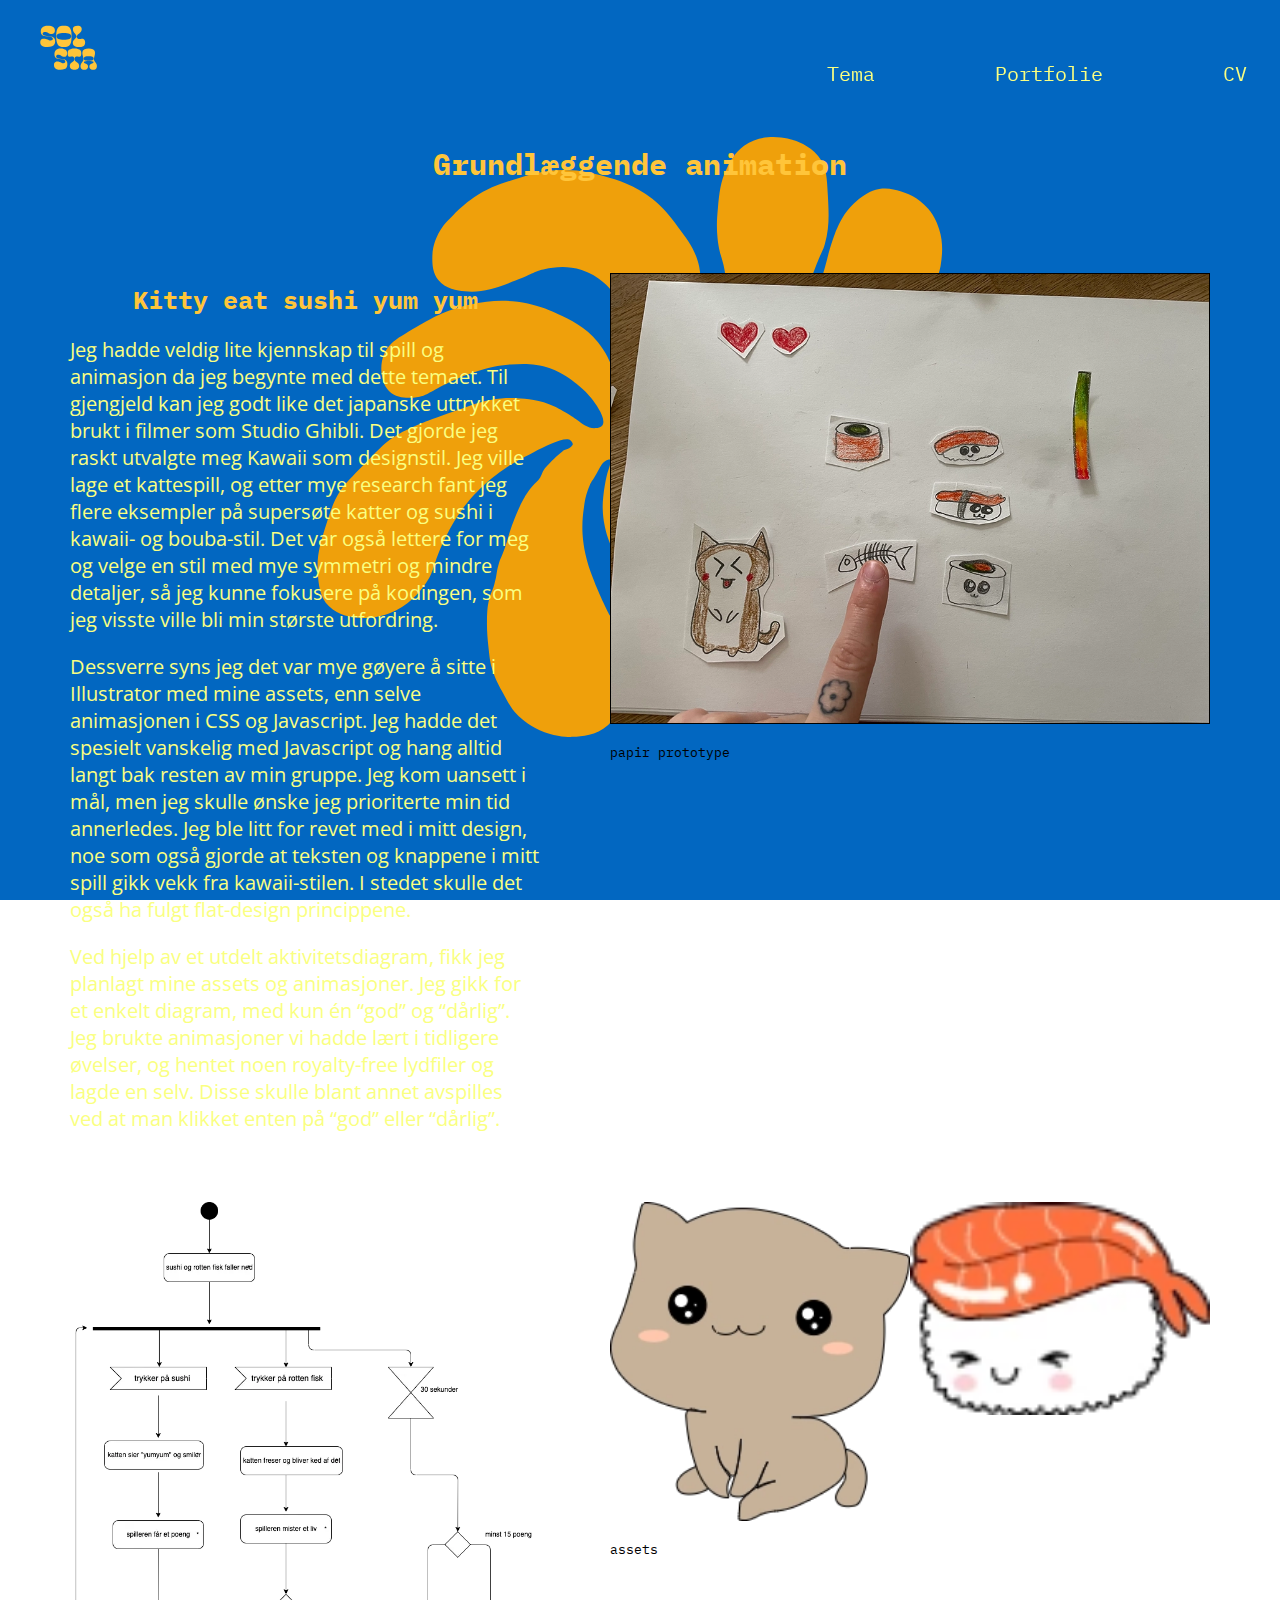
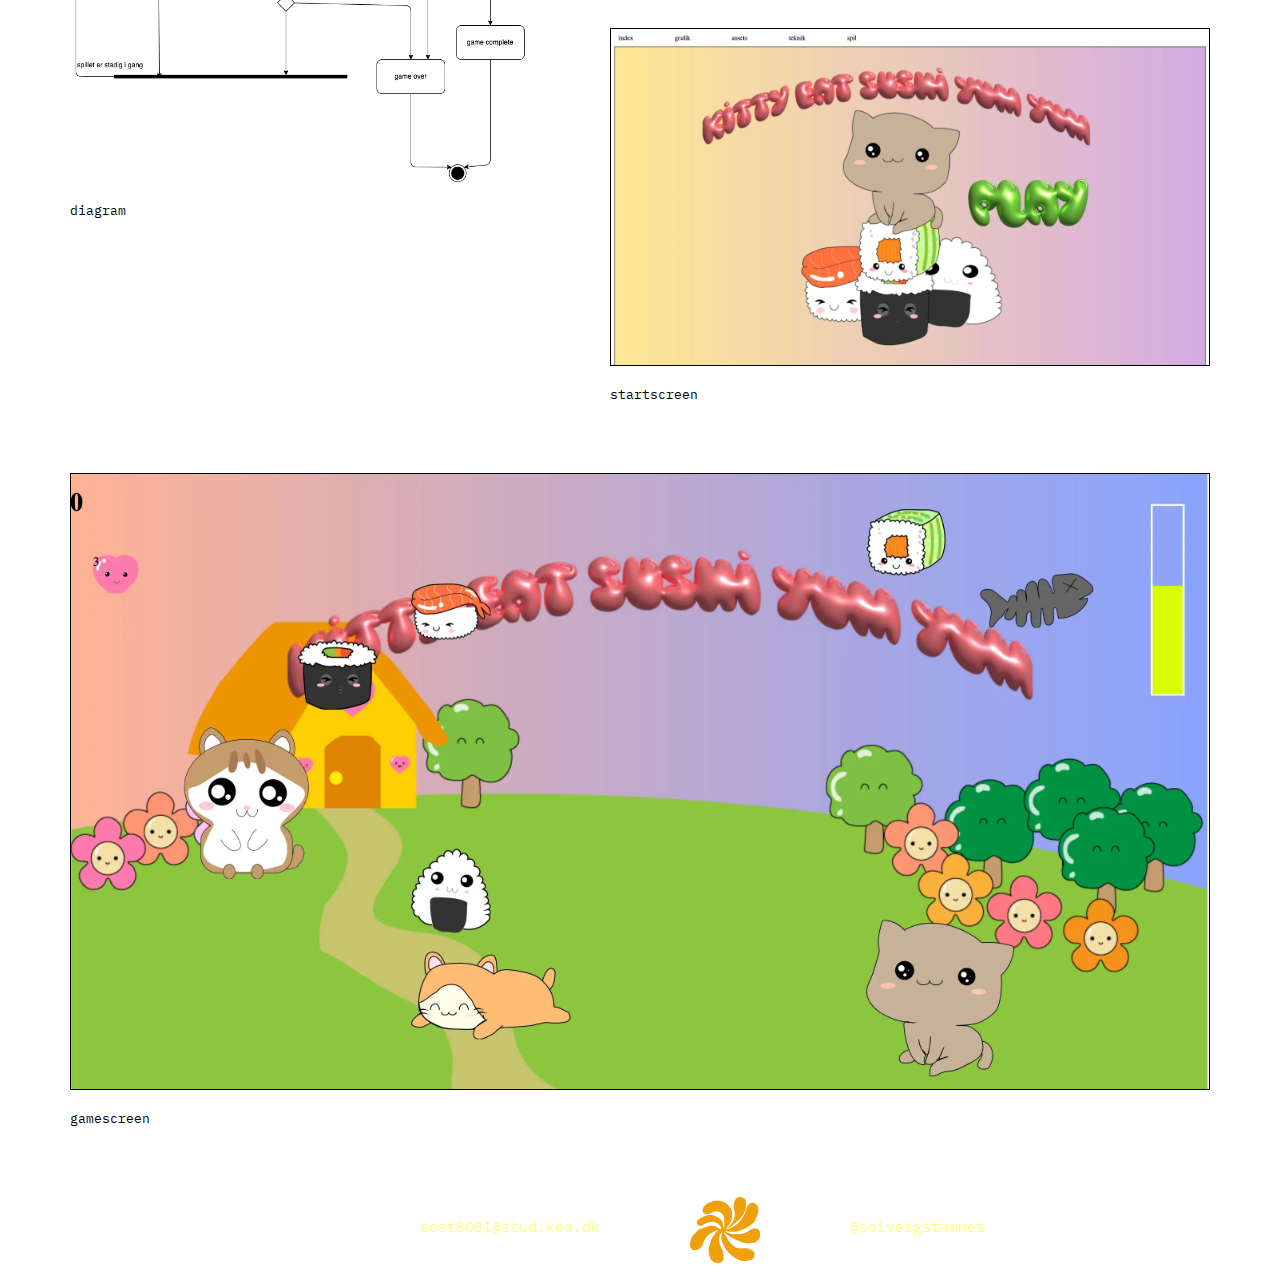
==== animation.html @ d031d89f "hej" ====
<!DOCTYPE html>
<html lang="da">

<head>
    <meta charset="UTF-8">
    <meta http-equiv="X-UA-Compatible" content="IE=edge">
    <meta name="viewport" content="width=device-width, initial-scale=1.0">
    <link rel="stylesheet" href="style.css">
    <link rel="stylesheet" href="animation.css">
    <link rel="stylesheet" href="grid.css">
    <link rel="icon" type="image/svg+xml" href="SVG/favicon.svg">
    <link rel="preconnect" href="https://fonts.googleapis.com">
    <link rel="preconnect" href="https://fonts.gstatic.com" crossorigin>
    <link href="https://fonts.googleapis.com/css2?family=IBM+Plex+Mono&display=swap" rel="stylesheet">
    <link rel="preconnect" href="https://fonts.googleapis.com">
    <link rel="preconnect" href="https://fonts.gstatic.com" crossorigin>
    <link href="https://fonts.googleapis.com/css2?family=Open+Sans:wght@300&display=swap" rel="stylesheet">
    <title>grundleggende animation</title>
</head>

<body>
    <header>

        <div class="menubar">
            <div class="logo">
                <a href="index.html">
                    <img class="logo" src="SVG/navn1.svg" alt="logo">
                </a>
            </div>

            <div>
                <nav>
                    <ul class="menu">
                        <div class="dropdown">
                            <button onclick="toggleDropdown()" class="dropdown-toggle">Tema</button>
                            <ul id="dropdown-menu" class="dropdown-menu">
                                <li><a class="" href="web.html">02_Web</a></li>
                                <li><a class="" href="ux.html">03_UX</a></li>
                                <li><a class="" href="animation.html">04_Animation</a></li>
                                <li><a class="" href="indhold.html">05_Indhold</a></li>
                            </ul>
                        </div>
                        <li><a class="" href="portfolie.html">Portfolie</a></li>
                        <li><a class="" href="ommeg.html">CV</a></li>

                    </ul>
                    <div class="burger">
                        <div class="line"></div>
                        <div class="line"></div>
                        <div class="line"></div>
                    </div>
                </nav>
            </div>
        </div>

    </header>
    <main>
        <h1>Grundlæggende animation</h1>
        <div class="animation_1">
            <div>
                <a href="https://lillekaninbea.dk/kea/04_animation/website/spill/spil.html">
                    <h2>Kitty eat sushi yum yum</h2>
                </a>
                <p>Jeg hadde veldig lite kjennskap til spill og animasjon da jeg begynte med dette temaet. Til gjengjeld
                    kan jeg godt like
                    det japanske uttrykket brukt i filmer som Studio Ghibli. Det gjorde jeg raskt utvalgte meg Kawaii
                    som designstil. Jeg
                    ville lage et kattespill, og etter mye research fant jeg flere eksempler på supersøte katter og
                    sushi i kawaii- og
                    bouba-stil. Det var også lettere for meg og velge en stil med mye symmetri og mindre detaljer, så
                    jeg kunne fokusere på
                    kodingen, som jeg visste ville bli min største utfordring.
                </p>
                <p>Dessverre syns jeg det var mye gøyere å sitte i Illustrator med mine assets, enn selve animasjonen i
                    CSS og Javascript.
                    Jeg hadde det spesielt vanskelig med Javascript og hang alltid langt bak resten av min gruppe. Jeg
                    kom uansett i mål,
                    men jeg skulle ønske jeg prioriterte min tid annerledes. Jeg ble litt for revet med i mitt design,
                    noe som også gjorde
                    at teksten og knappene i mitt spill gikk vekk fra kawaii-stilen. I stedet skulle det også ha fulgt
                    flat-design
                    princippene.
                </p>
                <p>Ved hjelp av et utdelt aktivitetsdiagram, fikk jeg planlagt mine assets og animasjoner. Jeg gikk for
                    et enkelt diagram,
                    med kun én “god” og “dårlig”. Jeg brukte animasjoner vi hadde lært i tidligere øvelser, og hentet
                    noen royalty-free
                    lydfiler og lagde en selv. Disse skulle blant annet avspilles ved at man klikket enten på “god”
                    eller “dårlig”.
                </p>
            </div>
            <div class="imgs_border">
                <img src="imgs/papirproto.webp" alt="">
                <p class="billede_tekst">papir prototype</p>
            </div>
            <div class="diagram">
                <img src="imgs/diagram.webp" alt="">
                <p class="billede_tekst">diagram</p>
            </div>
            <div class="startscreen">
                <img src="imgs/animation_start.webp" alt="">
                <p class="billede_tekst">startscreen</p>
            </div>
            <div class="gamescreen">
                <img src="imgs/animation_spil.webp" alt="">
                <p class="billede_tekst">gamescreen</p>
            </div>
            <div class="assets">
                <div>
                    <img src="imgs/cat3.webp" alt="">
                    <p class="billede_tekst">assets</p>
                </div>
                <div>
                    <img src="imgs/sushi1.webp" alt="">
                </div>
            </div>


        </div>


    </main>
    <footer>
        <div class="kontakt">
            <p class="kontakt_tekst">sost0001@stud.kea.dk</p>
            <div class="logo2"><img src="SVG/logo.svg" alt="logo_footer"></div>
            <p class="kontakt_tekst">@solveigstamnes</p>
        </div>

    </footer>
    <script src="script.js"></script>
    <script src="menu.js"></script>
</body>


</html>
---- style.css ----
* {
  margin: 0;
  padding: 0;
  box-sizing: border-box;
}
img {
  width: 100%;
  display: block;
  height: auto;
}
h1 {
  font-family: "IBM Plex Mono", monospace;
  text-align: center;
  padding-top: 50px;
  font-size: 30px;
  color: #ffc53a;
}
h2 {
  font-family: "IBM Plex Mono", monospace;
  text-align: center;
  padding-top: 10px;
  font-size: 25px;
  color: #ffc53a;
}

p {
  font-size: 20px;
  padding-top: 20px;
  color: #faff81;
  font-family: "Open Sans", sans-serif;
}

.billede_tekst {
  font-family: "IBM Plex Mono", monospace;
  font-size: 13px;
  color: black;
}
a {
  text-decoration: none;
}

/****************** header *******************/
/****************** menu *******************/
@media (min-width: 800px) {
  .menubar {
    display: grid;
    grid-template-columns: 1fr 2fr;
  }

  .menu {
    display: flex;
    position: fixed;
    list-style: none;
    gap: 120px;
    padding-top: 60px;
    align-items: stretch;
    padding-left: 400px;
  }
  .menu a {
    color: #faff81;
    text-decoration: none;
    font-size: 20px;
    font-family: "IBM Plex Mono", monospace;
  }
  .menu a:hover {
    color: #ffc53a;
  }
  a.active {
    color: #ffc53a;
  }
  .dropdown {
    position: relative;
    display: inline-block;
  }

  .dropdown-toggle {
    font-family: "IBM Plex Mono", monospace;
    font-size: 20px;
    color: #faff81;
    background-color: #f9f9f900;
    border: none;
    border-radius: 4px;
    cursor: pointer;
  }

  .dropdown-menu {
    display: none;
    position: absolute;
    z-index: 1;
    background-color: #f9f9f900;
    padding: 8px;
  }

  .dropdown-menu li {
    list-style: none;
  }

  .dropdown-menu li a {
    text-decoration: none;
    color: #faff81;
    font-size: 16px;
    display: block;
    padding: 6px 12px;
  }

  .dropdown-menu li a:hover {
    background-color: #dddddd00;
    color: #ffc53a;
  }

  /****************** footer *******************/
  .footer {
    display: grid;
    grid-template-columns: 1fr 1fr 1fr;
  }

  .kontakt {
    display: flex;
    gap: 90px;
    margin-left: 420px;
    margin-bottom: 10px;
    color: #faff81;
  }

  .logo2 {
    position: relative;
    width: 70px;
    margin-bottom: 10px;
  }

  .kontakt_tekst {
    font-family: "IBM Plex Mono", monospace;
    font-size: 15px;
    padding-top: 20px;
    color: #faff81;
  }

  /****************** main *******************/
  main {
    height: auto;
    max-width: 1450px;
    margin: 0 auto;
  }

  body {
    margin: 0;
    background-image: url(SVG/backround.svg);
    background-size: cover;
    background-position: center;
    background-repeat: no-repeat;
    background-attachment: fixed;
  }
  .forside_container {
    height: 600px;
    position: relative;
    width: 500px;
  }
  .forside_link {
    position: absolute;
    top: 90px;
    left: 450px;
  }

  /****************** logo *******************/
  .logo {
    width: 45%;
    padding-top: 10px;
    padding-left: 20px;
  }
}
/****************** mobilesite *******************/
@media (max-width: 800px) {
  * {
    margin: 5px;
    padding: 2px;
    box-sizing: border-box;
  }

  img {
    width: 100%;
    display: block;
    height: auto;
  }

  /******************* logo *******************/

  .logo {
    width: 35%;
  }
  /****************** menu *******************/
  .menu {
    display: none;
    position: fixed;
    text-align: center;
  }

  .burger {
    display: block;
    position: fixed;
    top: 20px;
    right: 20px;
    width: 30px;
    height: 20px;
    cursor: pointer;
    padding-left: 0;
  }

  .burger .line {
    width: 30px;
    height: 2px;
    background-color: #ffc53a;
    margin-bottom: 5px;
  }
  .burger.active .line:nth-child(1) {
    transform: rotate(45deg) translate(6px, 6px);
  }

  .burger.active .line:nth-child(2) {
    opacity: 0;
  }

  .burger.active .line:nth-child(3) {
    transform: rotate(-45deg) translate(6px, -6px);
  }
  nav.active .menu {
    display: block;
    background-color: #0268c17c;
    position: fixed;
    top: 60px;
    left: 0;
    width: 100%;
    box-shadow: 0 0 10px rgba(0, 0, 0, 0.1);
    z-index: 1;
  }

  nav.active .menu li {
    margin: 10px 20px;
    list-style-type: none;
  }

  nav.active .menu a {
    font-size: 14px;
    text-align: center;
    text-decoration: none;
    color: #ffc53a;
  }

  nav.active .menu a:hover {
    color: #faff81;
  }

  .dropdown-toggle {
    font-family: "Montserrat", sans-serif;
    font-size: 20px;
    color: #ffc53a;
    background-color: #f9f9f900;
    border: none;
    border-radius: 4px;
    cursor: pointer;
  }

  /****************** main *******************/
  main {
    height: auto;
    max-width: 1450px;
    margin: 0 auto;
  }

  body {
    margin: 0;
    background-image: url(SVG/backround.svg);
    background-size: cover;
    background-position: center;
    background-repeat: no-repeat;
    background-attachment: fixed;
  }
  .forside_container {
    height: 600px;
    position: relative;
    width: 500px;
  }
  .forside_link {
    position: absolute;
    top: 0px;
    left: 150px;
  }
  /****************** footer *******************/
  .footer {
    display: grid;
    grid-template-columns: 1fr 1fr 1fr;
  }

  .kontakt {
    display: flex;
    gap: 30px;
    margin-left: 120px;
    color: #faff81;
  }

  .logo2 {
    position: relative;
    width: 70px;
  }
  .kontakt_tekst {
    font-family: "IBM Plex Mono", monospace;
    font-size: 15px;
    padding-top: 20px;
    color: #faff81;
  }
}
---- animation.css ----
.logo2 {
  animation-name: rotation1_kf;
  animation-duration: 4s;
  animation-iteration-count: infinite;
  animation-timing-function: linear;
}

@keyframes rotation1_kf {
  to {
    transform: rotate(360deg);
  }
}
---- grid.css ----
.imgs_border img {
  max-width: 100%;
  height: auto;
  box-sizing: border-box;
  border: 1px solid black;
}

.mobilesite img {
  max-width: 100%;
  height: auto;
  box-sizing: border-box;
  border: 1px solid black;
}
.moodboard img {
  max-width: 100%;
  height: auto;
  box-sizing: border-box;
  border: 1px solid black;
}

.startscreen img {
  max-width: 100%;
  height: auto;
  box-sizing: border-box;
  border: 1px solid black;
}

.gamescreen img {
  max-width: 100%;
  height: auto;
  box-sizing: border-box;
  border: 1px solid black;
}

.ommeg_01 img {
  max-width: 50%;
  height: auto;
  box-sizing: border-box;
  border: 1px solid black;
}
/****************** web *******************/
@media (min-width: 800px) {
  .web_1 {
    display: grid;
    grid-template-columns: 1fr 1fr;
    grid-template-rows: 1fr 1fr;
    padding: 50px;
    margin: 10px;
    gap: 70px;
    background-color: #0268c100;
  }

  .web_2 {
    display: grid;
    grid-template-columns: 1fr 1fr;
    grid-template-rows: 1fr 1fr;
    gap: 70px;
    padding: 50px;
    margin: 10px;
  }

  .moodboard {
    grid-column: 2;
    grid-row: span 1;
  }
  .mobilesite {
    grid-row: span 2;
  }
  /****************** ux *******************/
  .ux_01 {
    display: grid;
    margin: 40px;
    padding-left: 40px;
    padding-right: 40px;
  }
  /****************** animation *******************/
  .animation_1 {
    display: grid;
    grid-template-columns: 1fr 1fr;
    gap: 70px;
    margin: 70px;
    padding-top: 20px;
  }
  .diagram {
    grid-row: 2 / span 2;
  }

  .assets {
    display: grid;
    grid-template-columns: 1fr 1fr;
    width: 600px;
    grid-column: 2;
    grid-row: 2;
  }
  .startscreen {
    grid-column: 2;
    grid-row: 3;
  }
  .gamescreen {
    grid-column: 1 / span 2;
  }
  /****************** indhold *******************/
  .indhold_01 {
    display: grid;
    grid-template-columns: 1fr 1fr;
    gap: 70px;
    margin: 70px;
    padding-top: 20px;
  }

  .osteposten {
    grid-row: span 2;
  }

  .mockup {
    grid-row: span 2;
  }
  video {
    margin-top: 15%;
    height: auto;
    display: block;
    max-width: 100%;
    box-sizing: border-box;
    border: 1px solid black;
  }
  /****************** portfolie *******************/

  .portfolie_01 {
    display: grid;
    grid-template-columns: 1fr 1fr;
    gap: 70px;
    margin: 70px;
    padding-top: 20px;
  }

  .portfolie_02 {
    display: grid;
  }

  .portfolie_03 {
    display: grid;
    grid-column: 2;
    grid-row: span 1;
  }

  .portfolie_04 {
    display: grid;
    grid-column: 1;
    grid-row: 2 / span 3;
  }

  .portfolie_05 {
    display: grid;
    grid-column: 2;
    grid-row: 4;
  }

  .portfolie_07 {
    display: grid;
    grid-column: 2;
    grid-row: 3;
  }

  /****************** om meg *******************/
  .ommeg_01 {
    display: grid;
    grid-template-columns: 1fr 1fr;
    gap: 70px;
    margin: 70px;
    padding-top: 20px;
  }

  .ommeg_01 p {
    margin-left: 350px;
    margin-top: 100px;
  }

  .ommeg_02 {
    display: grid;
    margin: 40px;
    margin-left: 400px;
    margin-right: 400px;
  }

  h3 {
    font-family: "IBM Plex Mono", monospace;
    padding-top: 50px;
    font-size: 20px;
    color: #faff81;
  }
}

/****************** animation mobile *******************/
@media (max-width: 800px) {
  .assets {
    display: grid;
    grid-template-columns: 1fr 1fr;
    width: 600px;
    grid-column: 2;
    grid-row: 2;
  }
}
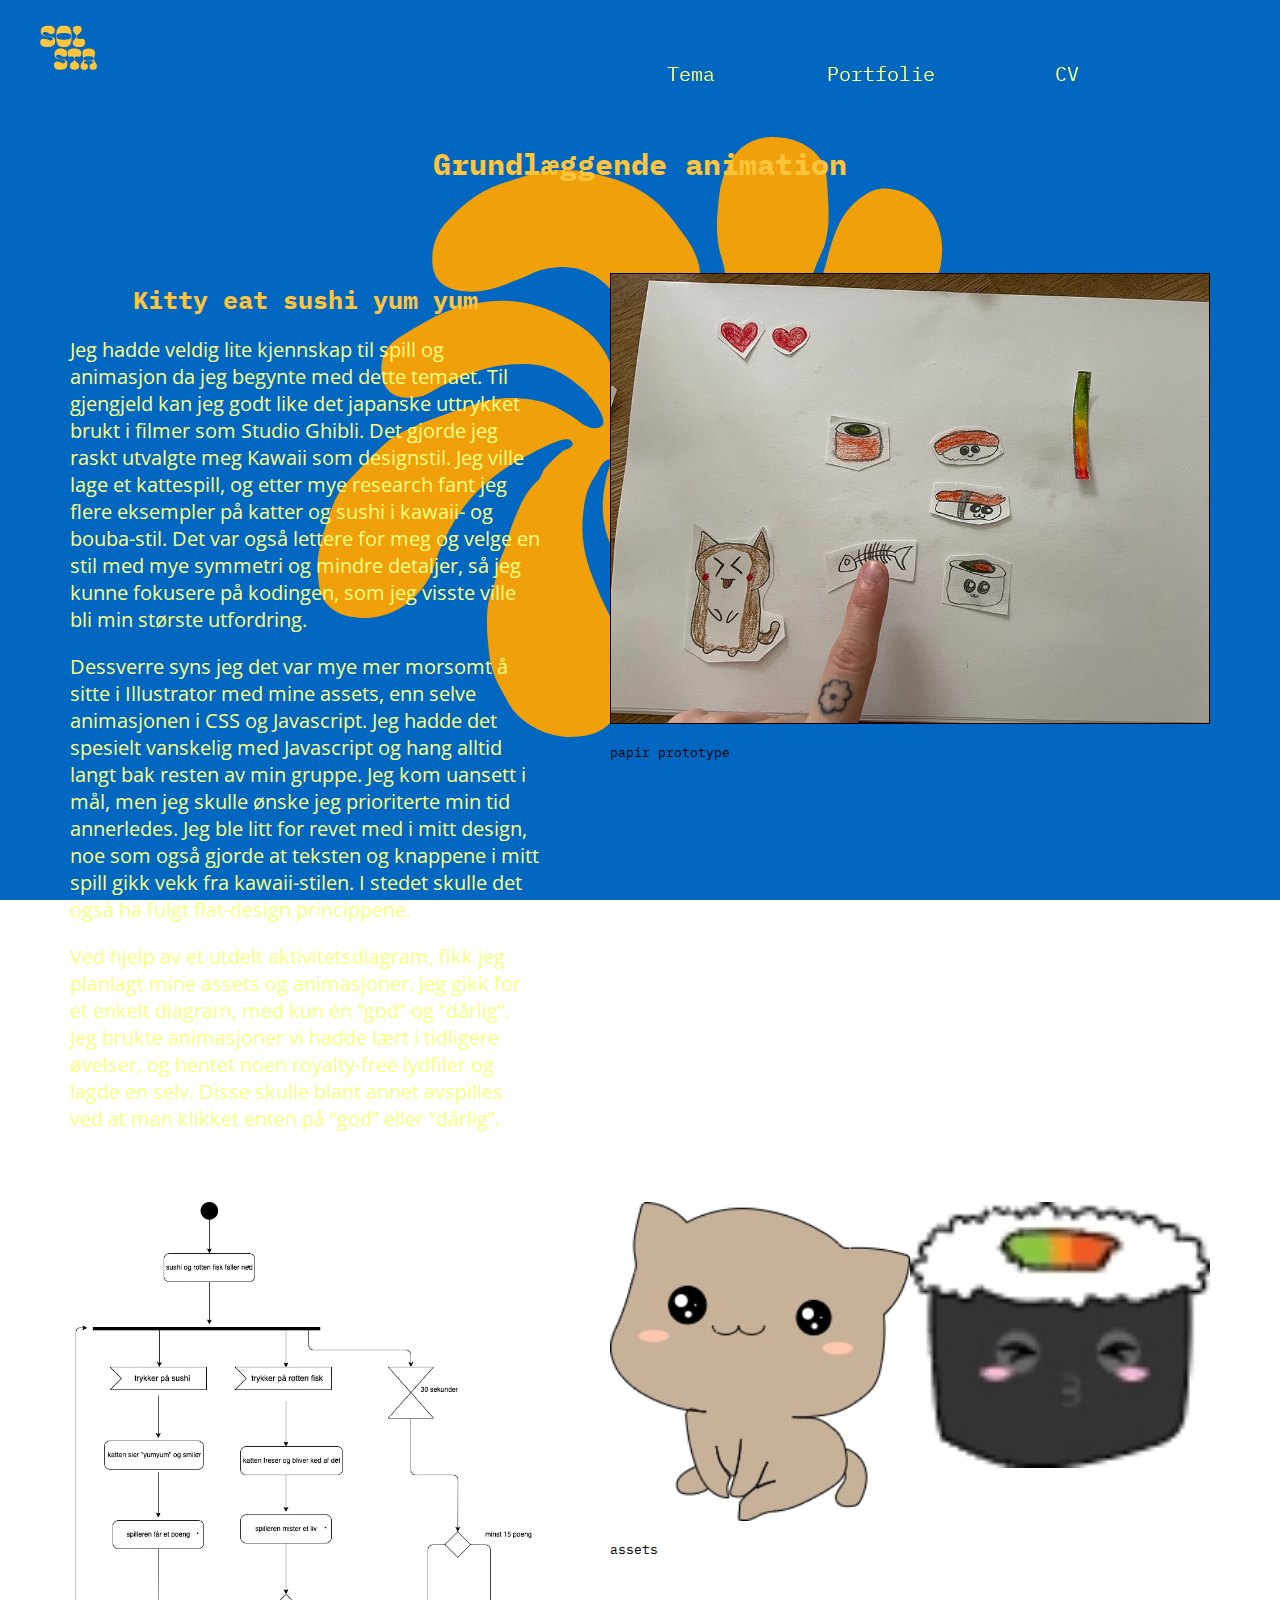
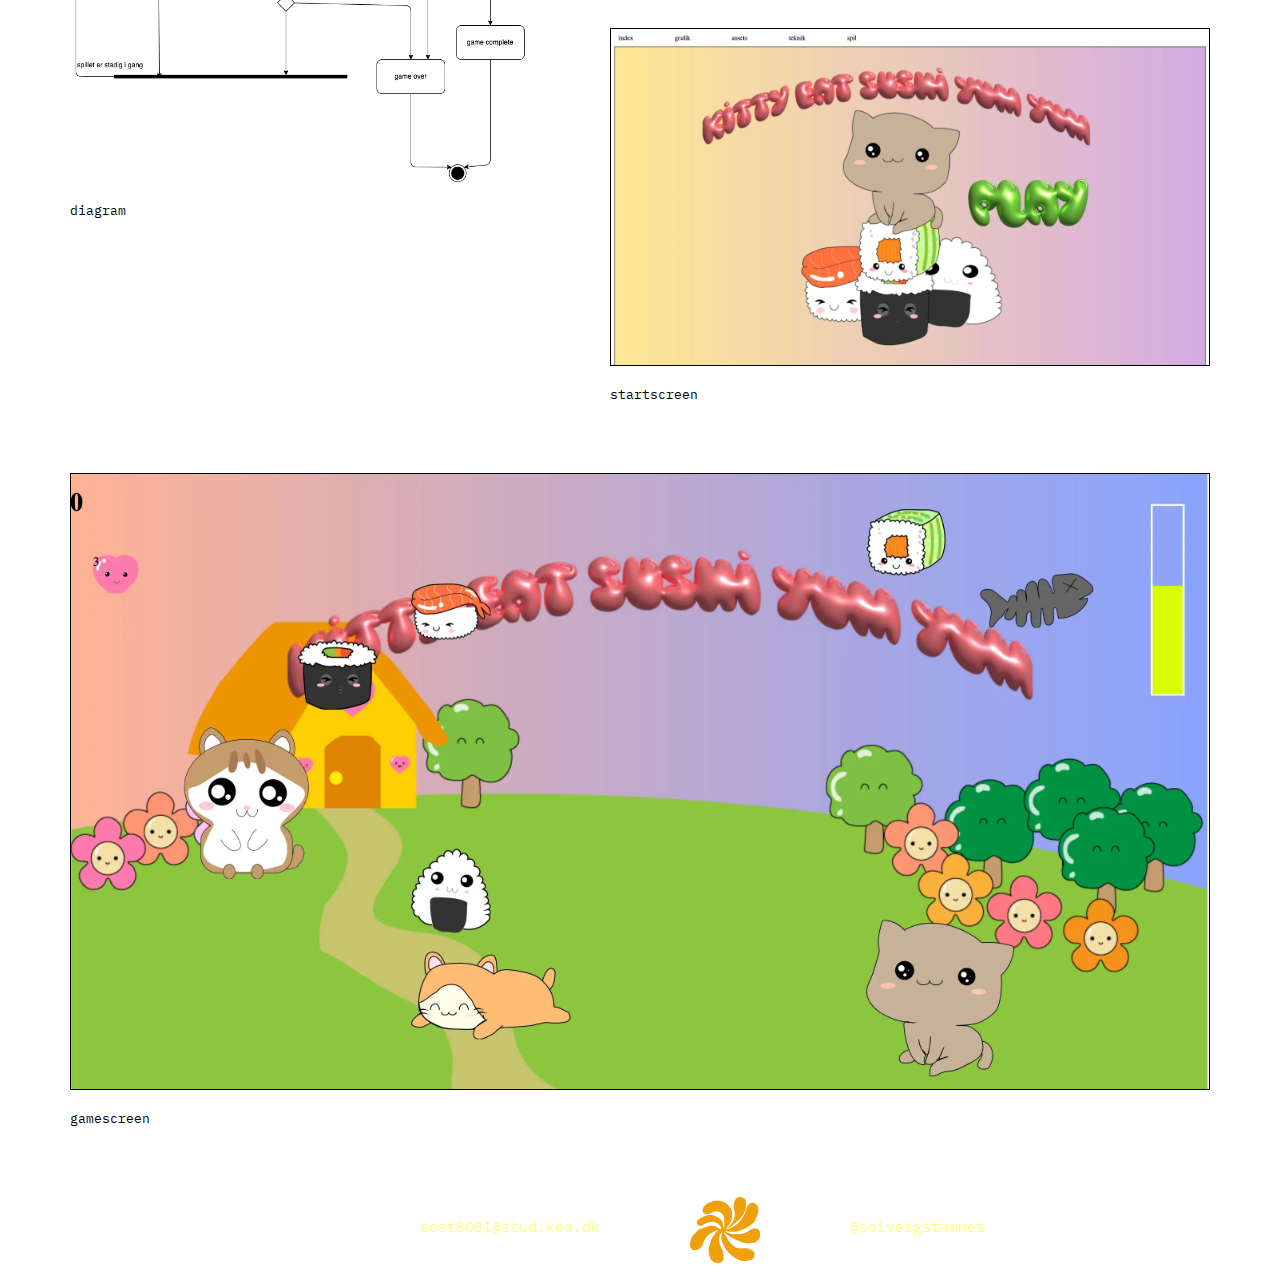
==== commit a296d81d: "hej" ====
--- a/animation.html
+++ b/animation.html
@@ -1,5 +1,5 @@
 <!DOCTYPE html>
-<html lang="da">
+<html lang="nn">
 
 <head>
     <meta charset="UTF-8">
@@ -31,15 +31,7 @@
             <div>
                 <nav>
                     <ul class="menu">
-                        <div class="dropdown">
-                            <button onclick="toggleDropdown()" class="dropdown-toggle">Tema</button>
-                            <ul id="dropdown-menu" class="dropdown-menu">
-                                <li><a class="" href="web.html">02_Web</a></li>
-                                <li><a class="" href="ux.html">03_UX</a></li>
-                                <li><a class="" href="animation.html">04_Animation</a></li>
-                                <li><a class="" href="indhold.html">05_Indhold</a></li>
-                            </ul>
-                        </div>
+
                         <li><a class="" href="portfolie.html">Portfolie</a></li>
                         <li><a class="" href="ommeg.html">CV</a></li>
 
@@ -48,6 +40,15 @@
                         <div class="line"></div>
                         <div class="line"></div>
                         <div class="line"></div>
+                    </div>
+                    <div class="dropdown">
+                        <button onclick="toggleDropdown()" class="dropdown-toggle">Tema</button>
+                        <ul id="dropdown-menu" class="dropdown-menu">
+                            <li><a class="" href="web.html">02_Web</a></li>
+                            <li><a class="" href="ux.html">03_UX</a></li>
+                            <li><a class="" href="animation.html">04_Animation</a></li>
+                            <li><a class="" href="indhold.html">05_Indhold</a></li>
+                        </ul>
                     </div>
                 </nav>
             </div>
@@ -65,13 +66,14 @@
                     kan jeg godt like
                     det japanske uttrykket brukt i filmer som Studio Ghibli. Det gjorde jeg raskt utvalgte meg Kawaii
                     som designstil. Jeg
-                    ville lage et kattespill, og etter mye research fant jeg flere eksempler på supersøte katter og
+                    ville lage et kattespill, og etter mye research fant jeg flere eksempler på katter og
                     sushi i kawaii- og
                     bouba-stil. Det var også lettere for meg og velge en stil med mye symmetri og mindre detaljer, så
                     jeg kunne fokusere på
                     kodingen, som jeg visste ville bli min største utfordring.
                 </p>
-                <p>Dessverre syns jeg det var mye gøyere å sitte i Illustrator med mine assets, enn selve animasjonen i
+                <p>Dessverre syns jeg det var mye mer morsomt å sitte i Illustrator med mine assets, enn selve
+                    animasjonen i
                     CSS og Javascript.
                     Jeg hadde det spesielt vanskelig med Javascript og hang alltid langt bak resten av min gruppe. Jeg
                     kom uansett i mål,
@@ -111,7 +113,7 @@
                     <p class="billede_tekst">assets</p>
                 </div>
                 <div>
-                    <img src="imgs/sushi1.webp" alt="">
+                    <img src="imgs/sushi.webp" alt="">
                 </div>
             </div>
 
--- a/style.css
+++ b/style.css
@@ -71,6 +71,12 @@
   .dropdown {
     position: relative;
     display: inline-block;
+    display: flex;
+    position: fixed;
+    list-style: none;
+    padding-top: 60px;
+    align-items: stretch;
+    padding-left: 240px;
   }
 
   .dropdown-toggle {
@@ -97,10 +103,12 @@
 
   .dropdown-menu li a {
     text-decoration: none;
-    color: #faff81;
+    font-family: "IBM Plex Mono", monospace;
     font-size: 16px;
+    color: #faff81;
     display: block;
-    padding: 6px 12px;
+    padding: 1px 1px;
+    margin-top: 35px;
   }
 
   .dropdown-menu li a:hover {
--- a/grid.css
+++ b/grid.css
@@ -70,8 +70,9 @@
   .ux_01 {
     display: grid;
     margin: 40px;
-    padding-left: 40px;
-    padding-right: 40px;
+    padding-left: 60px;
+    padding-right: 60px;
+    height: 400px;
   }
   /****************** animation *******************/
   .animation_1 {
@@ -135,6 +136,7 @@
 
   .portfolie_02 {
     display: grid;
+    grid-row: 1 / span 1;
   }
 
   .portfolie_03 {
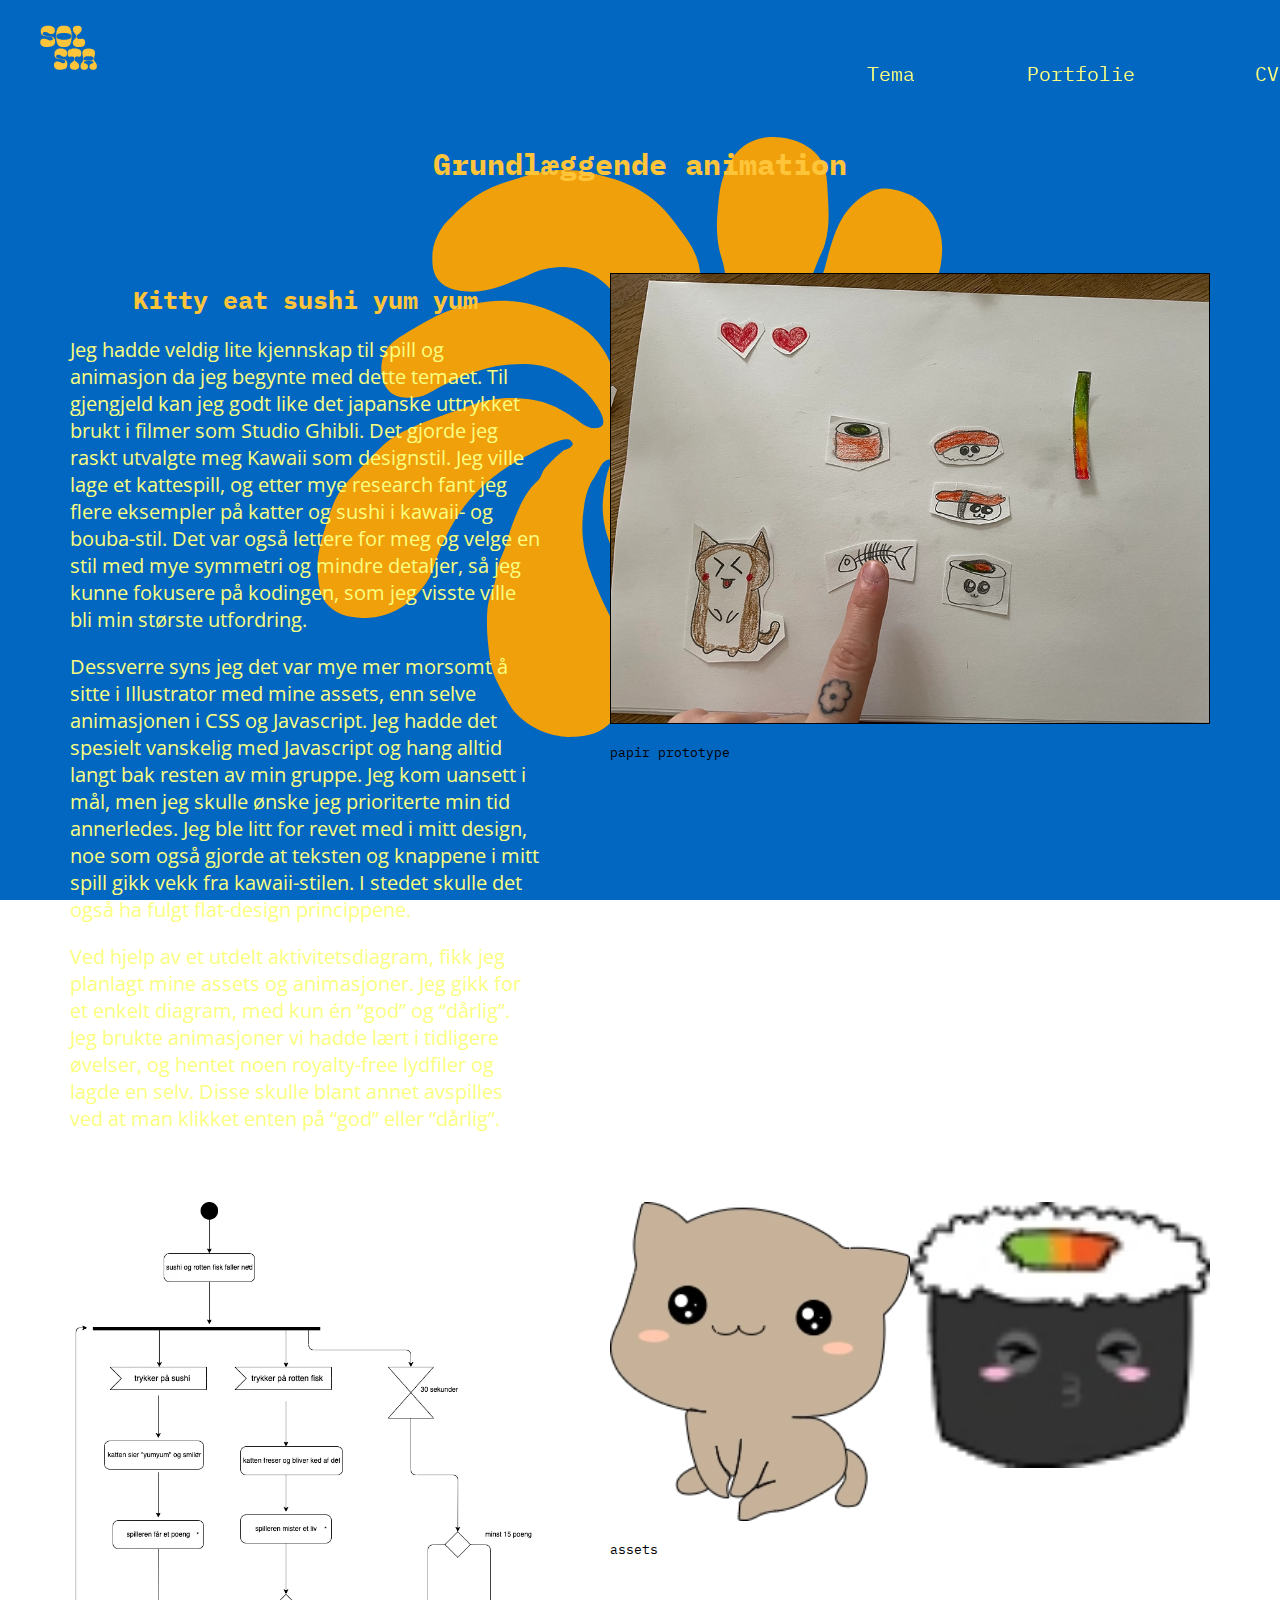
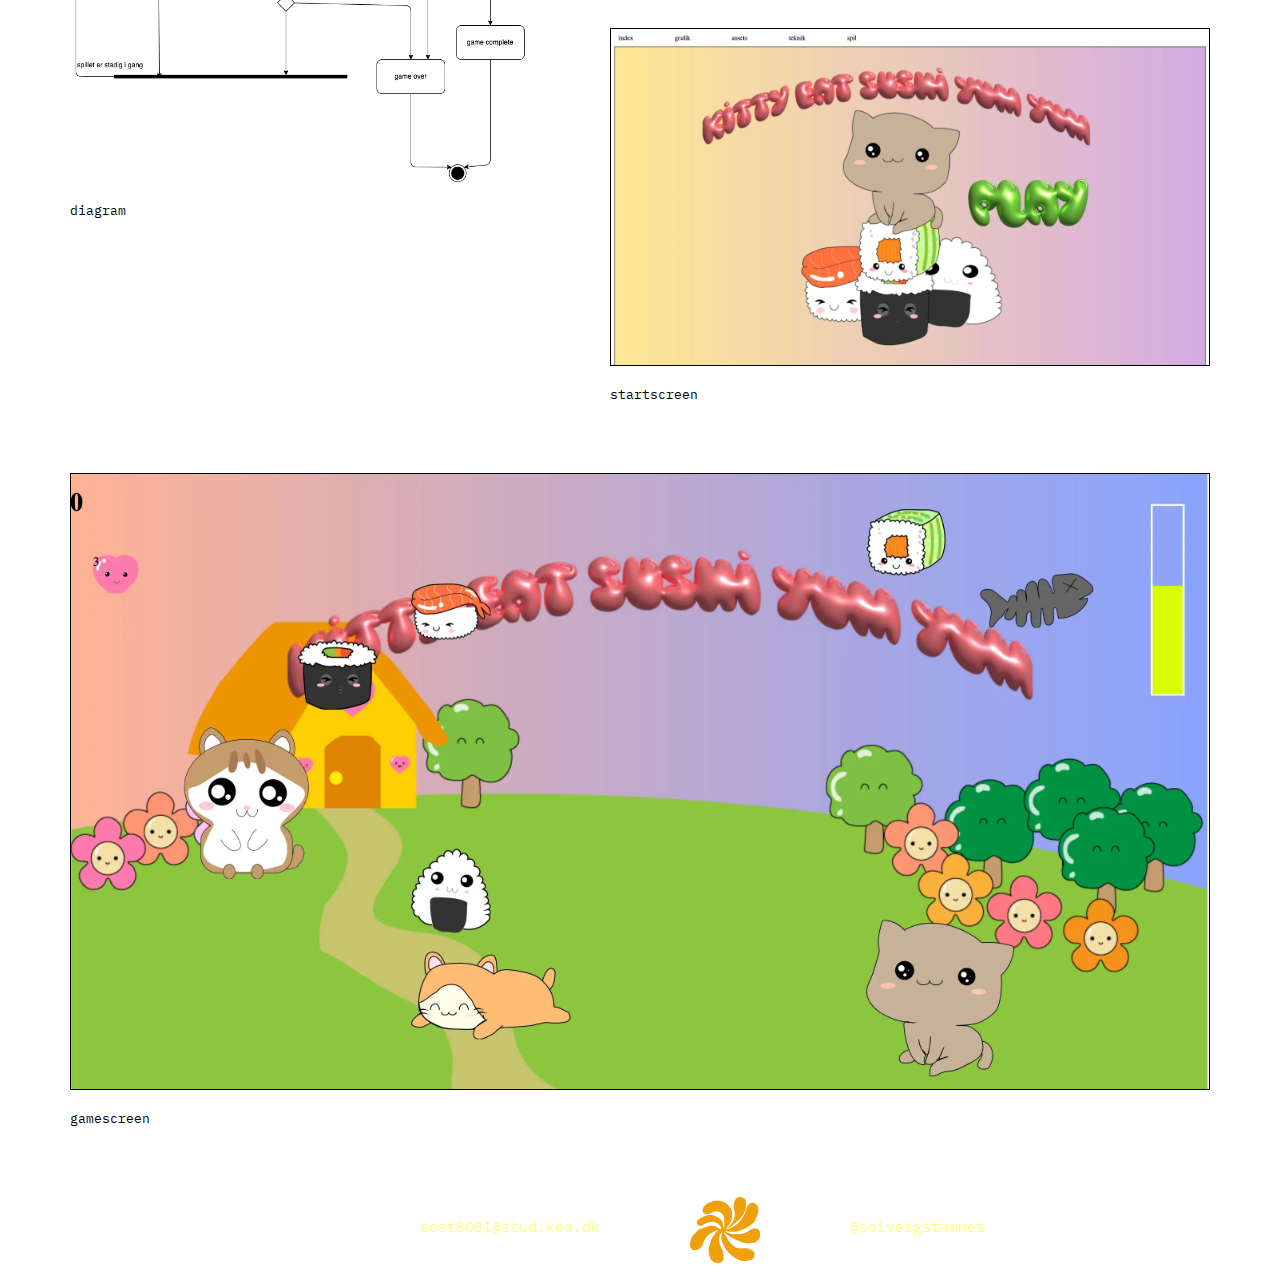
==== commit 6403cf72: "burger" ====
--- a/animation.html
+++ b/animation.html
@@ -49,6 +49,18 @@
                             <li><a class="" href="animation.html">04_Animation</a></li>
                             <li><a class="" href="indhold.html">05_Indhold</a></li>
                         </ul>
+                    </div>
+                    <div class="menu_02">
+                        <ul class="menu_02">
+
+                            <li><a class="" href="web.html">02_Web</a></li>
+                            <li><a class="" href="ux.html">03_UX</a></li>
+                            <li><a class="" href="animation.html">04_Animation</a></li>
+                            <li><a class="" href="indhold.html">05_Indhold</a></li>
+                            <li><a class="" href="portfolie.html">Portfolie</a></li>
+                            <li><a class="" href="ommeg.html">CV</a></li>
+                        </ul>
+
                     </div>
                 </nav>
             </div>
--- a/style.css
+++ b/style.css
@@ -22,6 +22,12 @@
   font-size: 25px;
   color: #ffc53a;
 }
+h3 {
+  font-family: "IBM Plex Mono", monospace;
+  padding-top: 50px;
+  font-size: 20px;
+  color: #faff81;
+}
 
 p {
   font-size: 20px;
@@ -47,6 +53,9 @@
     grid-template-columns: 1fr 2fr;
   }
 
+  .menu_02 {
+    display: none;
+  }
   .menu {
     display: flex;
     position: fixed;
@@ -54,7 +63,7 @@
     gap: 120px;
     padding-top: 60px;
     align-items: stretch;
-    padding-left: 400px;
+    padding-left: 600px;
   }
   .menu a {
     color: #faff81;
@@ -76,7 +85,7 @@
     list-style: none;
     padding-top: 60px;
     align-items: stretch;
-    padding-left: 240px;
+    padding-left: 440px;
   }
 
   .dropdown-toggle {
@@ -93,7 +102,7 @@
     display: none;
     position: absolute;
     z-index: 1;
-    background-color: #f9f9f900;
+    background-color: #0268c100;
     padding: 8px;
   }
 
@@ -198,10 +207,16 @@
   /****************** menu *******************/
   .menu {
     display: none;
-    position: fixed;
+  }
+
+  .menu_02 {
+    display: none;
     text-align: center;
   }
 
+  .dropdown {
+    display: none;
+  }
   .burger {
     display: block;
     position: fixed;
@@ -230,41 +245,33 @@
   .burger.active .line:nth-child(3) {
     transform: rotate(-45deg) translate(6px, -6px);
   }
-  nav.active .menu {
+  nav.active .menu_02 {
     display: block;
-    background-color: #0268c17c;
+    background-color: #0268c182;
     position: fixed;
-    top: 60px;
+    top: 100px;
     left: 0;
     width: 100%;
-    box-shadow: 0 0 10px rgba(0, 0, 0, 0.1);
+    box-shadow: 0 0 10px rgba(0, 0, 0, 0);
     z-index: 1;
-  }
-
-  nav.active .menu li {
+    align-items: center;
+  }
+
+  nav.active .menu_02 li {
     margin: 10px 20px;
     list-style-type: none;
   }
 
-  nav.active .menu a {
+  nav.active .menu_02 a {
     font-size: 14px;
-    text-align: center;
+    align-items: center;
     text-decoration: none;
     color: #ffc53a;
+    font-family: "IBM Plex Mono", monospace;
   }
 
   nav.active .menu a:hover {
     color: #faff81;
-  }
-
-  .dropdown-toggle {
-    font-family: "Montserrat", sans-serif;
-    font-size: 20px;
-    color: #ffc53a;
-    background-color: #f9f9f900;
-    border: none;
-    border-radius: 4px;
-    cursor: pointer;
   }
 
   /****************** main *******************/
--- a/grid.css
+++ b/grid.css
@@ -183,13 +183,6 @@
     margin-left: 400px;
     margin-right: 400px;
   }
-
-  h3 {
-    font-family: "IBM Plex Mono", monospace;
-    padding-top: 50px;
-    font-size: 20px;
-    color: #faff81;
-  }
 }
 
 /****************** animation mobile *******************/
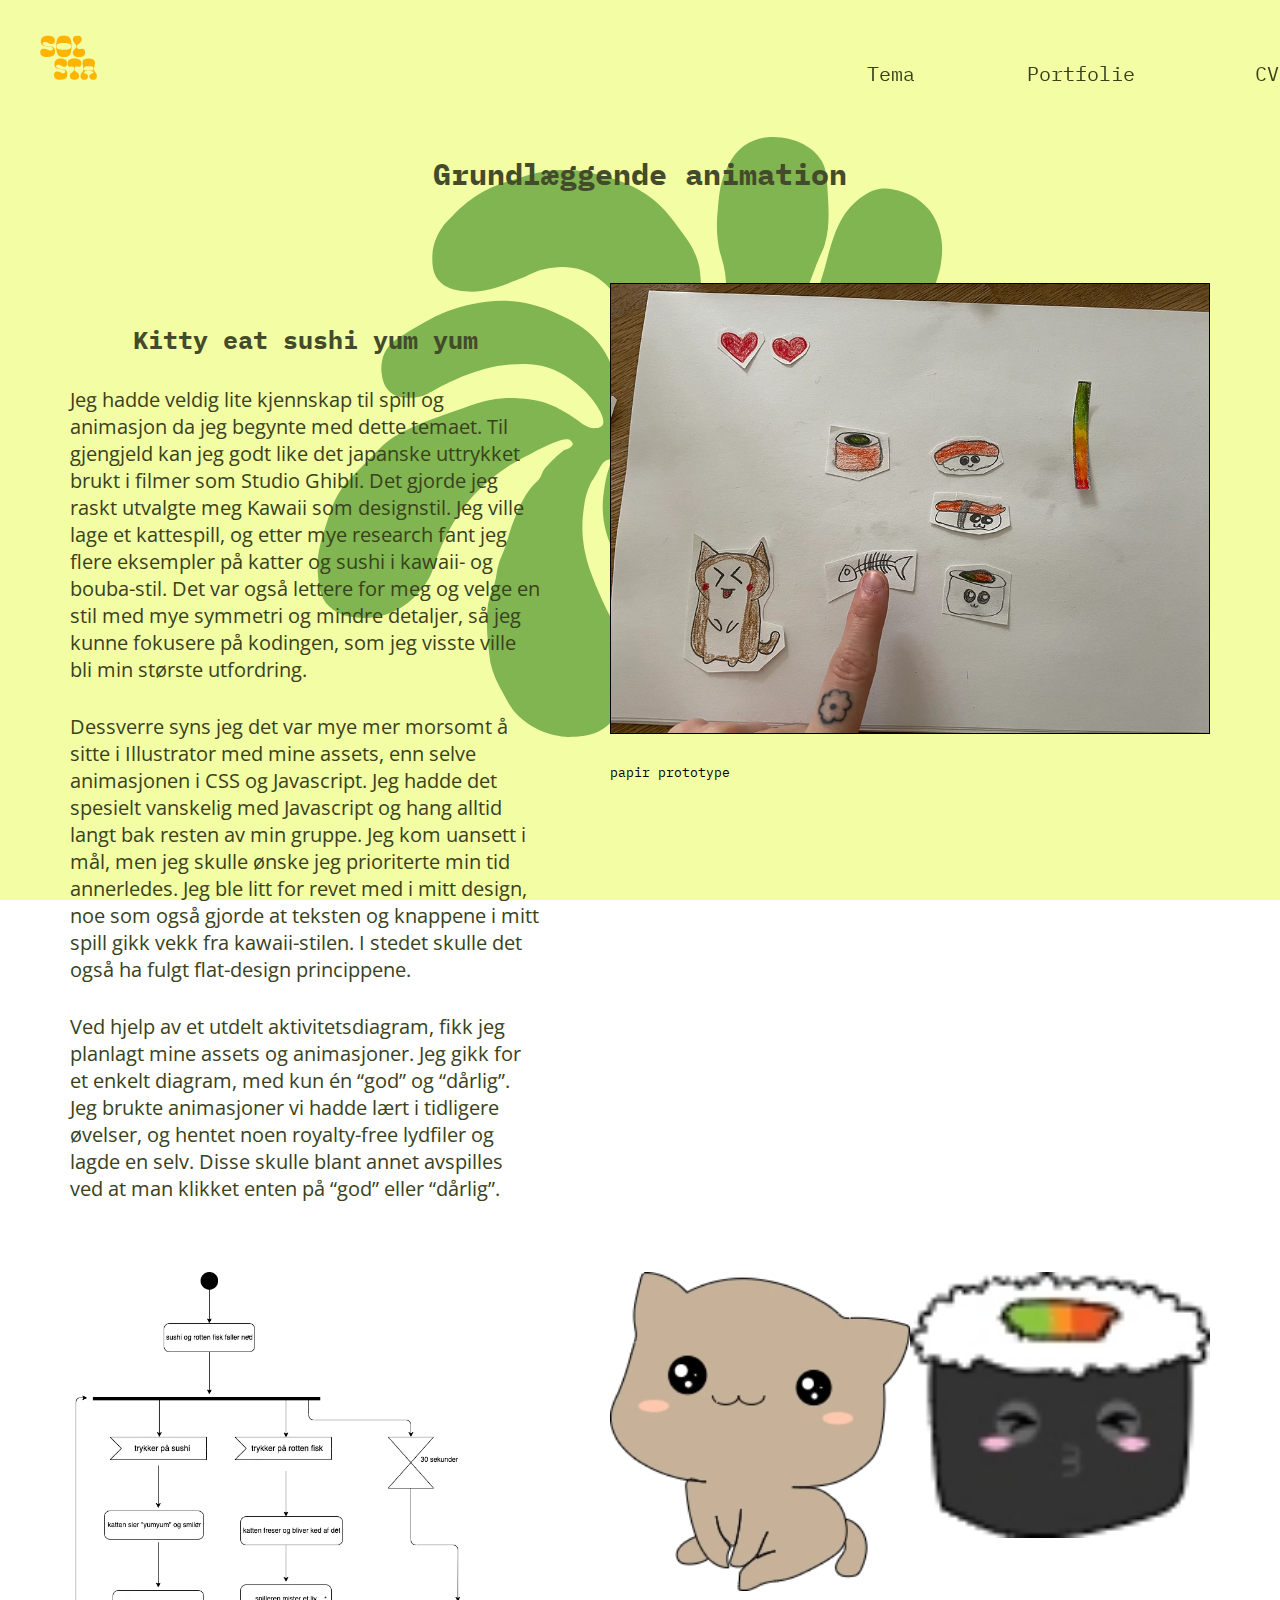
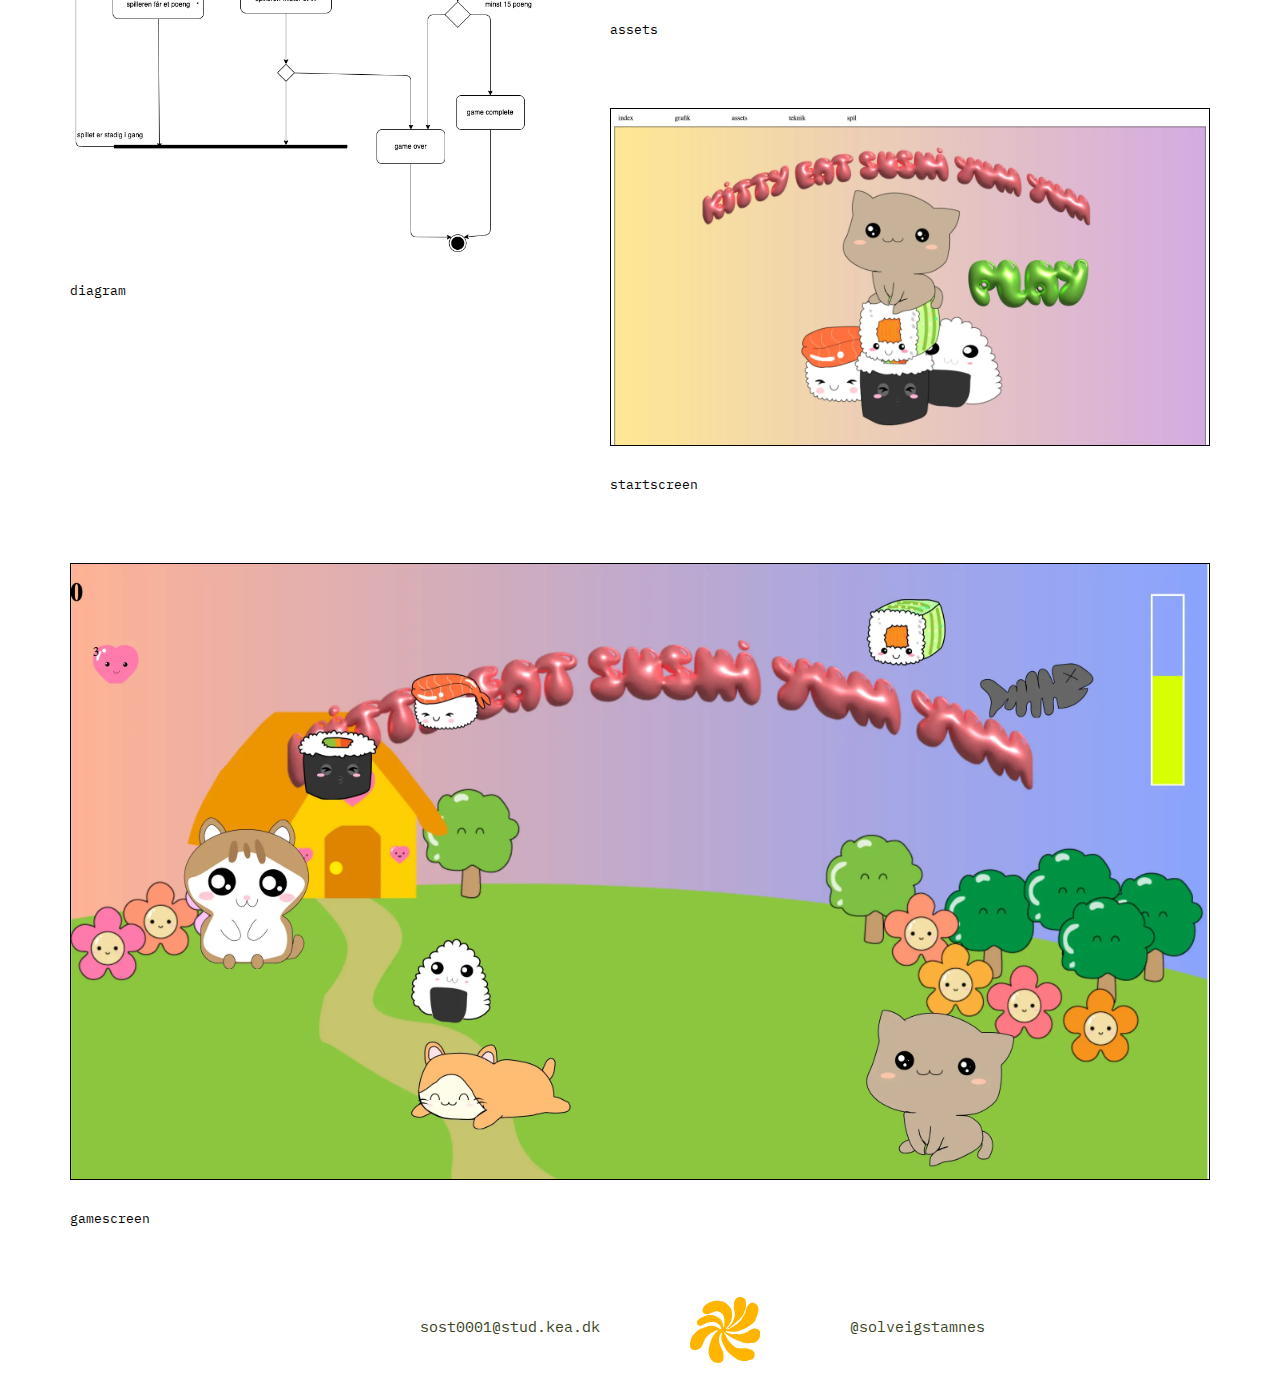
==== commit b6b43232: "endring" ====
--- a/animation.html
+++ b/animation.html
@@ -8,7 +8,7 @@
     <link rel="stylesheet" href="style.css">
     <link rel="stylesheet" href="animation.css">
     <link rel="stylesheet" href="grid.css">
-    <link rel="icon" type="image/svg+xml" href="SVG/favicon.svg">
+    <link rel="icon" type="image/svg+xml" href="SVG/fav2.svg">
     <link rel="preconnect" href="https://fonts.googleapis.com">
     <link rel="preconnect" href="https://fonts.gstatic.com" crossorigin>
     <link href="https://fonts.googleapis.com/css2?family=IBM+Plex+Mono&display=swap" rel="stylesheet">
@@ -24,7 +24,7 @@
         <div class="menubar">
             <div class="logo">
                 <a href="index.html">
-                    <img class="logo" src="SVG/navn1.svg" alt="logo">
+                    <img class="logo" src="SVG/nylogo.svg" alt="logo">
                 </a>
             </div>
 
@@ -137,7 +137,7 @@
     <footer>
         <div class="kontakt">
             <p class="kontakt_tekst">sost0001@stud.kea.dk</p>
-            <div class="logo2"><img src="SVG/logo.svg" alt="logo_footer"></div>
+            <div class="logo2"><img src="SVG/logo2.svg" alt="logo_footer"></div>
             <p class="kontakt_tekst">@solveigstamnes</p>
         </div>
 
--- a/style.css
+++ b/style.css
@@ -13,26 +13,26 @@
   text-align: center;
   padding-top: 50px;
   font-size: 30px;
-  color: #ffc53a;
+  color: #434b2a;
 }
 h2 {
   font-family: "IBM Plex Mono", monospace;
   text-align: center;
-  padding-top: 10px;
+  padding-top: 40px;
   font-size: 25px;
-  color: #ffc53a;
+  color: #434b2a;
 }
 h3 {
   font-family: "IBM Plex Mono", monospace;
-  padding-top: 50px;
+  padding-top: 30px;
   font-size: 20px;
-  color: #faff81;
+  color: #434b2a;
 }
 
 p {
   font-size: 20px;
-  padding-top: 20px;
-  color: #faff81;
+  padding-top: 30px;
+  color: #39421c;
   font-family: "Open Sans", sans-serif;
 }
 
@@ -43,6 +43,10 @@
 }
 a {
   text-decoration: none;
+}
+
+a :hover {
+  color: #ffc53a;
 }
 
 /****************** header *******************/
@@ -66,7 +70,7 @@
     padding-left: 600px;
   }
   .menu a {
-    color: #faff81;
+    color: #39421c;
     text-decoration: none;
     font-size: 20px;
     font-family: "IBM Plex Mono", monospace;
@@ -91,7 +95,7 @@
   .dropdown-toggle {
     font-family: "IBM Plex Mono", monospace;
     font-size: 20px;
-    color: #faff81;
+    color: #39421c;
     background-color: #f9f9f900;
     border: none;
     border-radius: 4px;
@@ -102,8 +106,9 @@
     display: none;
     position: absolute;
     z-index: 1;
-    background-color: #0268c100;
+    background-color: #f3fda4a7;
     padding: 8px;
+    margin-top: 30px;
   }
 
   .dropdown-menu li {
@@ -114,14 +119,14 @@
     text-decoration: none;
     font-family: "IBM Plex Mono", monospace;
     font-size: 16px;
-    color: #faff81;
+    color: #39421c;
     display: block;
     padding: 1px 1px;
-    margin-top: 35px;
+    margin-top: 5px;
   }
 
   .dropdown-menu li a:hover {
-    background-color: #dddddd00;
+    background-color: #ae303000;
     color: #ffc53a;
   }
 
@@ -136,7 +141,7 @@
     gap: 90px;
     margin-left: 420px;
     margin-bottom: 10px;
-    color: #faff81;
+    color: #39421c;
   }
 
   .logo2 {
@@ -149,7 +154,7 @@
     font-family: "IBM Plex Mono", monospace;
     font-size: 15px;
     padding-top: 20px;
-    color: #faff81;
+    color: #39421c;
   }
 
   /****************** main *******************/
@@ -161,7 +166,7 @@
 
   body {
     margin: 0;
-    background-image: url(SVG/backround.svg);
+    background-image: url(SVG/green2.svg);
     background-size: cover;
     background-position: center;
     background-repeat: no-repeat;
@@ -174,14 +179,30 @@
   }
   .forside_link {
     position: absolute;
-    top: 90px;
-    left: 450px;
+    top: 50px;
+    left: 480px;
+  }
+
+  .forside_container :hover {
+    display: none;
+  }
+
+  .forside_container_02 {
+    height: 600px;
+    position: relative;
+    width: 500px;
+  }
+
+  .forside_link_02 {
+    position: absolute;
+    top: 50px;
+    left: 480px;
   }
 
   /****************** logo *******************/
   .logo {
     width: 45%;
-    padding-top: 10px;
+    padding-top: 15px;
     padding-left: 20px;
   }
 }
@@ -199,6 +220,14 @@
     height: auto;
   }
 
+  h1 {
+    font-family: "IBM Plex Mono", monospace;
+    text-align: center;
+    padding-top: 1px;
+    font-size: 30px;
+    color: #ffc53a;
+  }
+
   /******************* logo *******************/
 
   .logo {
@@ -219,6 +248,7 @@
   }
   .burger {
     display: block;
+    justify-content: center;
     position: fixed;
     top: 20px;
     right: 20px;
@@ -247,7 +277,7 @@
   }
   nav.active .menu_02 {
     display: block;
-    background-color: #0268c182;
+    background-color: #f3fda4a7;
     position: fixed;
     top: 100px;
     left: 0;
@@ -266,12 +296,12 @@
     font-size: 14px;
     align-items: center;
     text-decoration: none;
-    color: #ffc53a;
-    font-family: "IBM Plex Mono", monospace;
-  }
-
-  nav.active .menu a:hover {
-    color: #faff81;
+    color: #39421c;
+    font-family: "IBM Plex Mono", monospace;
+  }
+
+  nav.active .menu_02 a:hover {
+    color: #ffb400;
   }
 
   /****************** main *******************/
@@ -283,7 +313,7 @@
 
   body {
     margin: 0;
-    background-image: url(SVG/backround.svg);
+    background-image: url(SVG/green2.svg);
     background-size: cover;
     background-position: center;
     background-repeat: no-repeat;
@@ -292,13 +322,20 @@
   .forside_container {
     height: 600px;
     position: relative;
-    width: 500px;
+    width: 450px;
   }
   .forside_link {
     position: absolute;
-    top: 0px;
-    left: 150px;
-  }
+    top: -50px;
+    left: 70px;
+  }
+  .forside_container_02 {
+    display: none;
+  }
+  .forside_link_02 {
+    display: none;
+  }
+
   /****************** footer *******************/
   .footer {
     display: grid;
@@ -308,18 +345,18 @@
   .kontakt {
     display: flex;
     gap: 30px;
-    margin-left: 120px;
-    color: #faff81;
+    margin-left: 80px;
+    color: #39421c;
   }
 
   .logo2 {
     position: relative;
-    width: 70px;
+    width: 50px;
   }
   .kontakt_tekst {
     font-family: "IBM Plex Mono", monospace;
-    font-size: 15px;
+    font-size: 10px;
     padding-top: 20px;
-    color: #faff81;
-  }
-}
+    color: #39421c;
+  }
+}
--- a/grid.css
+++ b/grid.css
@@ -174,7 +174,7 @@
 
   .ommeg_01 p {
     margin-left: 350px;
-    margin-top: 100px;
+    margin-top: 10px;
   }
 
   .ommeg_02 {
@@ -194,4 +194,17 @@
     grid-column: 2;
     grid-row: 2;
   }
-}
+
+  .ommeg_01 img {
+    width: 100%;
+    margin-left: 140px;
+  }
+  video {
+    margin-top: 15%;
+    height: auto;
+    display: block;
+    max-width: 100%;
+    box-sizing: border-box;
+    border: 1px solid black;
+  }
+}
